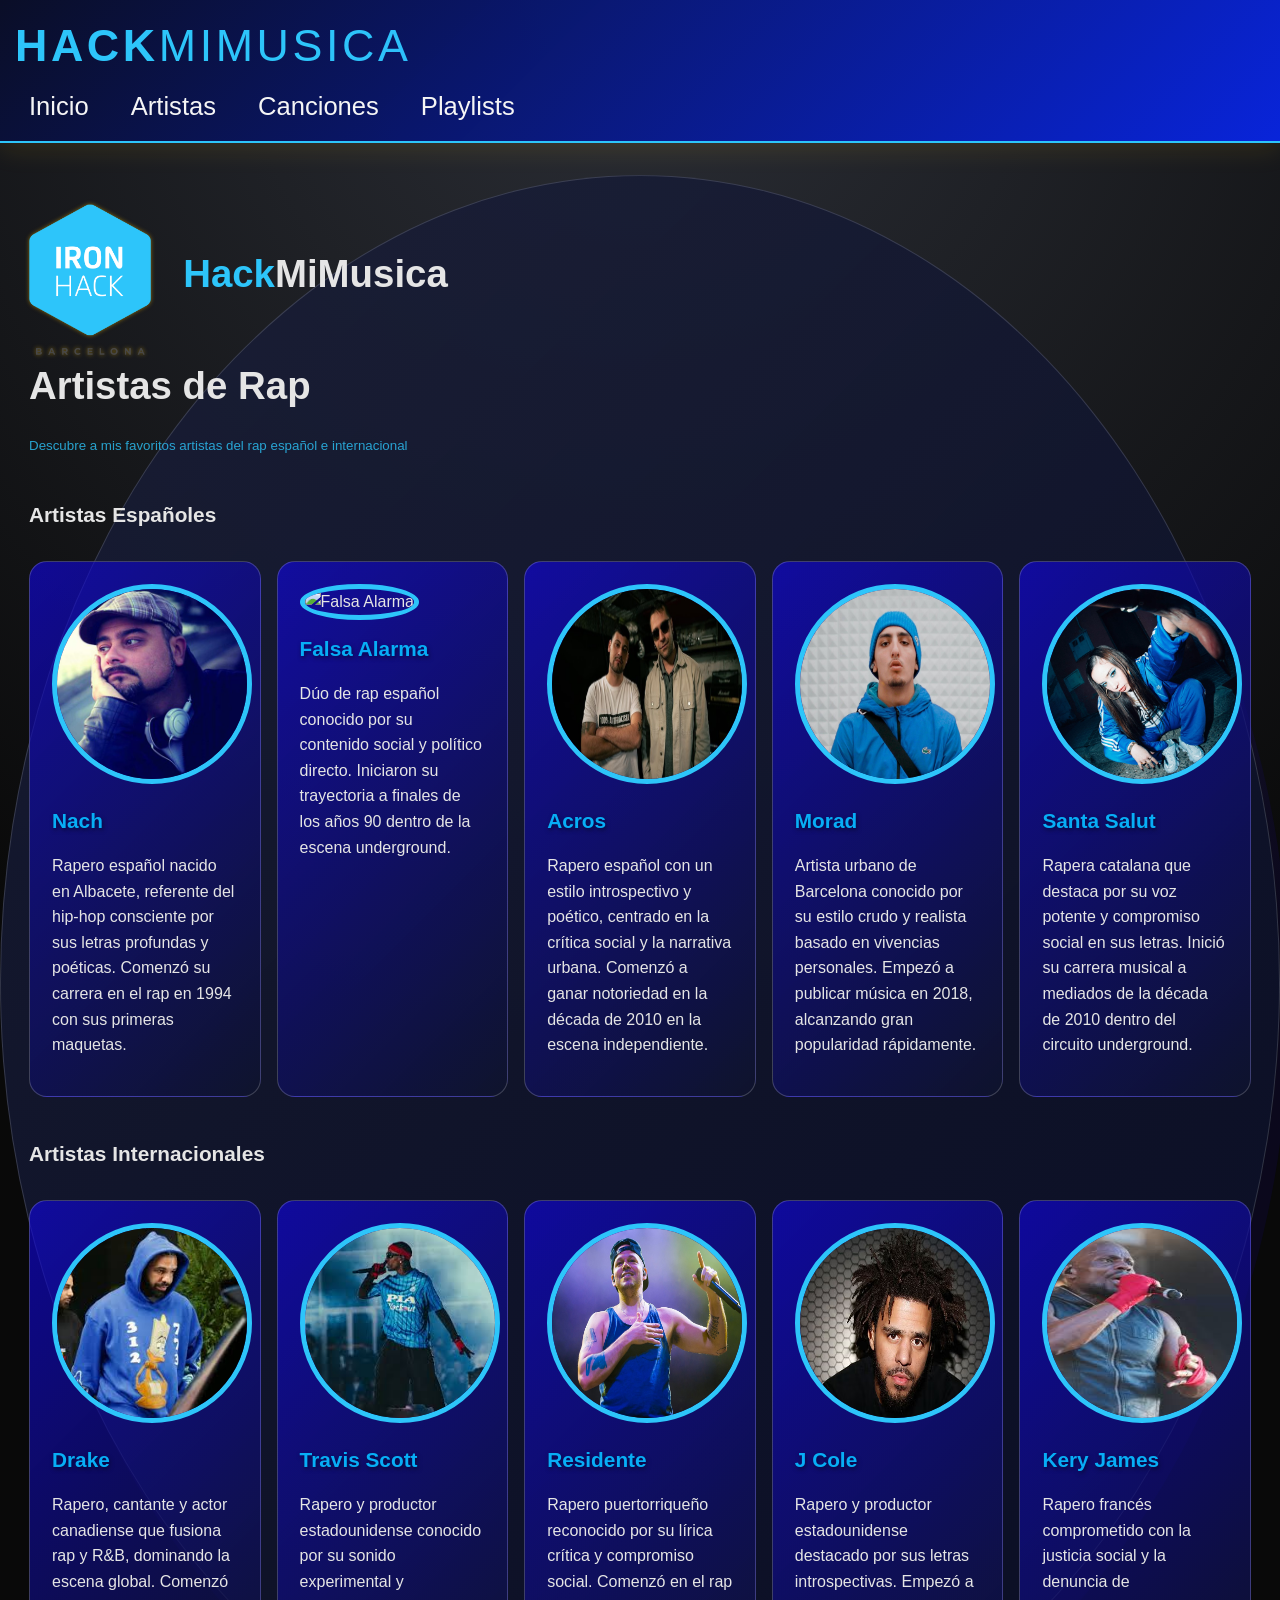
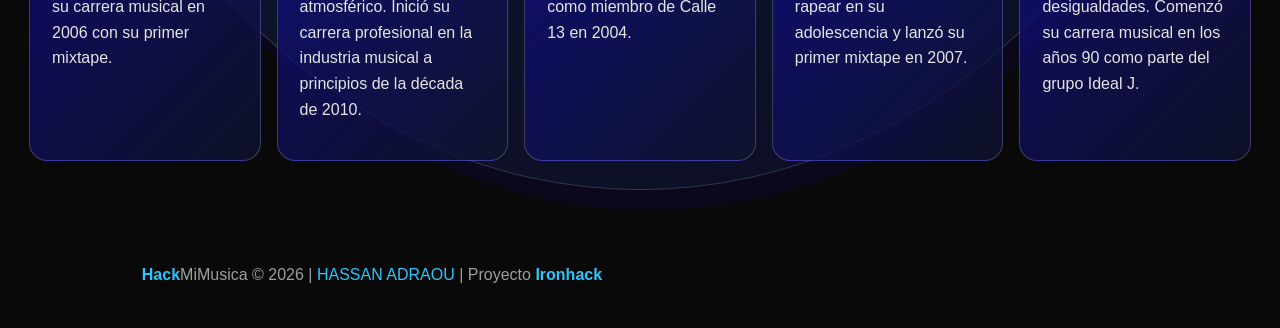
==== artistas.html @ 2caa5293 "rutasDeartistas" ====
<!DOCTYPE html>
<html lang="es">
<head>
    <meta charset="UTF-8">
    <meta name="viewport" content="width=device-width, initial-scale=1.0">
    <title>Artistas - MiMusica</title>
    <link rel="stylesheet" href="style.css">
</head>
<body>
     <header class="navbar">
        <div class="container nav-brand"><strong>Hack</strong>MiMusica</div>
        <nav>
            <a href="index.html">Inicio</a>
            <a href="artistas.html">Artistas</a>
            <a href="canciones.html">Canciones</a>
            <a href="playlists.html">Playlists</a>
        </nav>
    </header>

       

    <main class="container content-card">

        <div class="seccion-canciones">
            <div class="logo-mimusica">
                <img src="ironhack_logo.png"  alt="Logo MiMusica" class="logo">
                <h1 class="banner-logo"><strong>Hack</strong>MiMusica</h1>
            </div>
    <h1>Artistas de Rap</h1>

    <p><small>Descubre a mis favoritos artistas del rap español e internacional</small></p>

    <h2>Artistas Españoles</h2>
    <section class="cards-grid">
        <article class="artist-card">
            <img src="/artistas/nach.jpg" alt="Nach, a Spanish rapper, posing confidently in a casual studio environment" class="foto-artista">
            <h2 class="artist-name">Nach</h2>
            <p>Rapero español nacido en Albacete, referente del hip-hop consciente por sus letras profundas y poéticas. Comenzó su carrera en el rap en 1994 con sus primeras maquetas.</p>
        </article>
        <article class="artist-card">
            <img src="/artistasfalsalarma.jpg" alt="Falsa Alarma" class="foto-artista">
            <h2 class="artist-name">Falsa Alarma</h2>
            <p>Dúo de rap español conocido por su contenido social y político directo. Iniciaron su trayectoria a finales de los años 90 dentro de la escena underground.</p>
        </article>
        <article class="artist-card">
            <img src="./artistas/acros.jpg" alt="Acros" class="foto-artista">
            <h2 class="artist-name">Acros</h2>
            <p>Rapero español con un estilo introspectivo y poético, centrado en la crítica social y la narrativa urbana. Comenzó a ganar notoriedad en la década de 2010 en la escena independiente.</p>
        </article>
        <article class="artist-card">
            <img src="/artistas/morad.jpg" alt="Morad" class="foto-artista">
            <h2 class="artist-name">Morad</h2>
            <p>Artista urbano de Barcelona conocido por su estilo crudo y realista basado en vivencias personales. Empezó a publicar música en 2018, alcanzando gran popularidad rápidamente.</p>
        </article>
        <article class="artist-card">
            <img src="/artistas/salut.jpg" alt="Santa Salut" class="foto-artista">
            <h2 class="artist-name">Santa Salut</h2>
            <p>Rapera catalana que destaca por su voz potente y compromiso social en sus letras. Inició su carrera musical a mediados de la década de 2010 dentro del circuito underground.</p>
        </article>
    </section>

    <h2>Artistas Internacionales</h2>
    <section class="cards-grid">
        <article class="artist-card">
            <img src="./artistas/drake.jpg" alt="Drake" class="foto-artista">
            <h2 class="artist-name">Drake</h2>
            <p>Rapero, cantante y actor canadiense que fusiona rap y R&B, dominando la escena global. Comenzó su carrera musical en 2006 con su primer mixtape.</p>
        </article>
        <article class="artist-card">
            <img src="./artistas/travisScot.jpg" alt="Travis Scott" class="foto-artista">
            <h2 class="artist-name">Travis Scott</h2>
            <p>Rapero y productor estadounidense conocido por su sonido experimental y atmosférico. Inició su carrera profesional en la industria musical a principios de la década de 2010.</p>
        </article>
        <article class="artist-card">
            <img src="./artistas/residente.jpg" alt="Residente" class="foto-artista">
            <h2 class="artist-name">Residente</h2>
            <p>Rapero puertorriqueño reconocido por su lírica crítica y compromiso social. Comenzó en el rap como miembro de Calle 13 en 2004.</p>
        </article>
        <article class="artist-card">
            <img src="./artistas/Jcole.avif" alt="J Cole" class="foto-artista">
            <h2 class="artist-name">J Cole</h2>
            <p>Rapero y productor estadounidense destacado por sus letras introspectivas. Empezó a rapear en su adolescencia y lanzó su primer mixtape en 2007.</p>
        </article>
        <article class="artist-card">
            <img src="./artistas/keryJames.jpg" alt="Kery James" class="foto-artista">
            <h2 class="artist-name">Kery James</h2>
            <p>Rapero francés comprometido con la justicia social y la denuncia de desigualdades. Comenzó su carrera musical en los años 90 como parte del grupo Ideal J.</p>
        </article>
    </section>
</main>
    </main>

   <footer class="footer">
        <p><strong>Hack</strong>MiMusica &copy; 2026 | <a href="https://github.com/Adraouha" target="_blank" rel="noopener noreferrer">HASSAN ADRAOU</a> | Proyecto <strong class="ironhack-highlight">Ironhack</strong></p>
    </footer>
</body>
</html>
---- style.css ----
/* Estilos globales - MiMusica Ironhack Edition */
:root {
    color-scheme: light dark;
    color: #f5f5f5;
    background-color: #0a0e27;
    font-family: 'inter', 'Segoe UI', Tahoma, Geneva, Verdana, sans-serif;
    --ironhack-blue-light: #2dc5fa;
    --ironhack-blue: #3196ff;
    --ironhack-dark: #0a0e27;
    --ironhack-gray: #1a1f3a;
}

* {
    box-sizing: border-box;
}

body {
    margin: 0;
    background: radial-gradient(circle at top, rgba(45, 48, 55, 0.95), #090909 55%);
    color: #e5e5e5;
    line-height: 1.6;
}

a {
    color: var(--ironhack-blue-light);
    text-decoration: none;
    transition: color 0.2s ease;
}

a:hover {
    color: var(--ironhack-orange);
}

.container {
    /* width: min(1100px, calc(100% - 32px)); */
    margin: 0 auto;
}

.navbar {
    display: flexbox;
    justify-content:space-between;
    align-items:flex-end;
    gap: 10px;
    padding: 10px 15px;
    background: linear-gradient(135deg, var(--ironhack-dark) 0%, rgba(8, 37, 228, 0.95) 100%);
    border-bottom: 2px solid var(--ironhack-blue-light);
    position: sticky;
    top: 0;
    z-index: 8;
    box-shadow: 0 8px 24px rgba(255, 196, 0, 0.1);
}

.nav-brand {
    font-size: 2.8rem;
    font-weight: 500;
    letter-spacing: 0.08em;
    text-transform: uppercase;
    background: linear-gradient(135deg, var(--ironhack-blue-light) 25%, var(--ironhack-blue) 100%);
    -webkit-background-clip: text;
    -webkit-text-fill-color: transparent;
    background-clip: text;
}

nav {
    display: flex;
    flex-wrap: wrap;
    align-items:first baseline;
    gap: 14px;
    font: 1lh sans-serif;
}

nav a {
    padding: 10px 14px;
    border-radius: 999px;
    transition: transform 0.2s ease, background-color 0.2s ease, color 0.2s ease;
    color: #f5f5f5;
}

nav a:hover {
    background-color: rgba(88, 89, 163, 0.2);
    color: var(--ironhack-blue-light);
    transform: translateY(-2px);
}

strong {
    color: var(--ironhack-blue-light);
}

.logo-mimusica {
    display: flex;
    flex-direction: row;
    align-items: center;
    gap: 24px;
}
.logo {
    width: 10%;
    height: 10%;
    margin-right: 8px;
    filter: drop-shadow(0 0 2px rgba(255, 196, 0, 0.5));
}
.content-card {
    margin: 32px 0;
    padding: 28px;
    background: linear-gradient(135deg, rgba(26, 31, 58, 0.8) 0%, rgba(10, 14, 39, 0.9) 100%);
    border: 1px solid rgba(255, 255, 255, 0.15);
    border-radius: 100%;
    box-shadow:   10px 20px rgba(47, 0, 255, 0.08);
}


h1, h2, h3 {
    margin-top: 0;
}

h1 {
    font-size: clamp(2rem, 3vw, 3rem);
    margin-bottom: 12px;
    font-family: 'Segoe UI', Tahoma, Geneva, Verdana, sans-serif;
    color: #e5e5e5;
}

h2 {
    font-size: 1.3rem;
    margin-bottom: 8px;
    margin-top: 40px;
}

p {
    max-width: 80ch;
}

small {
    color: var(--ironhack-blue-light);
    opacity: 0.8;
}

.banner-img {
    width: 30%;
    border-radius: 15px;
    border: 2px solid var(--ironhack-blue-light);
    margin-bottom: 20px;
    lighting-color: #2dc5fa;
}

.banner-section {
    display: flex;
        flex-wrap: nowrap;
        align-items: center;
        gap: 24px;
        margin-top: 40px;
        font-family: 'Segoe UI', Tahoma, Geneva, Verdana, sans-serif;
        color: #2dc5fa;
        text-decoration:3px underline #3196ff;
        text-align: center;
      }



.info-grid, .cards-grid {
    display: grid;
    gap: 16px;
    margin-top: 30px;
}

.info-grid {
    grid-template-columns: repeat(auto-fit, minmax(240px, 1fr));
}

.cards-grid {
    grid-template-columns: repeat(auto-fit, minmax(220px, 1fr));
}

.card, .artist-card, .playlist-card {
    background: linear-gradient(135deg, rgba(16, 4, 235, 0.6) 0%, rgba(15, 20, 45, 0.8) 100%);
    border: 1.5px solid rgba(251, 251, 251, 0.2);
    border-radius: 18px;
    padding: 22px;
    transition: transform 0.25s ease, border-color 0.25s ease, box-shadow 0.25s ease, background 0.25s ease;
}

.card:hover, .artist-card:hover, .playlist-card:hover, .foto-artista:hover {
    transform: translateY(-6px);
    border-color: hsl(53, 94%, 50%);
    background: linear-gradient(135deg, rgba(0, 8, 255, 0.08) 25%, rgba(34, 26, 255, 0.08) 100%);
    box-shadow: 0 26px 70px rgba(30, 10, 255, 10);
    color:hsl(53, 94%, 50%);
}

.link-list {
    list-style: none;
    margin: 0;
    padding: 0;
    display: grid;
    gap: 14px;
}

.link-list li {
    background: rgba(26, 31, 58, 0.4);
    border: 1px solid rgba(255, 196, 0, 0.15);
    border-radius: 16px;
    padding: 16px 18px;
    transition: background 0.2s ease, border-color 0.2s ease;
}

.link-list li:hover {
    background: rgba(255, 196, 0, 0.05);
    border-color: var(--ironhack-blue-light);
}

.link-list li a {
    color: var(--ironhack-blue-light);
    font-weight: 600;
}

.footer {
    text-align: center;
    padding: 24px 16px;
    color: #9e9e9e;
}

.ironhack-highlight {
    color: var(--ironhack-blue-light);
}

.canciones-section {
    display: flex;
    flex-direction: row;
    align-items: center;
    gap: 24px;
}
.rap-español, .rap-internacional {
    width: 100%;
    max-width: 800px;
    background: linear-gradient(135deg, rgba(26, 31, 58, 0.4) 0%, rgba(10, 14, 39, 0.6) 100%);
    border: 1px solid rgba(255, 255, 255, 0.15);
    border-radius: 18px;
    padding: 24px;
    gap: 16px;
    margin-bottom: 10px;
}

.rap-title {
    color: #fefbfb;
    text-shadow: 1px 2px 4px rgba(1, 0, 0, 0.5);
}

@media (max-width: 720px) {
    .navbar {
        flex-direction: column;
        align-items: flex-start;
    }

    nav {
        width: 100%;
    }

    .content-card {
        padding: 20px;
    }
}

.foto-artista {
    width: 200px;
    height: 200px;
    border-radius: 100%;
    border: 5px solid #2dc5fa;
    transition: transform 0.25s ease, border-color 0.25s ease, box-shadow 0.25s ease;
}
.artist-name {
    margin-top: 12px;
    color: #07aef6;
    text-shadow: 1px 2px 4px rgba(0, 0, 0, 0.5);

}
.artist-name:hover {
    color: hsl(53, 100%, 60%);
    text-shadow: 2px 4px 8px rgba(49, 150, 255, 0.5);
}
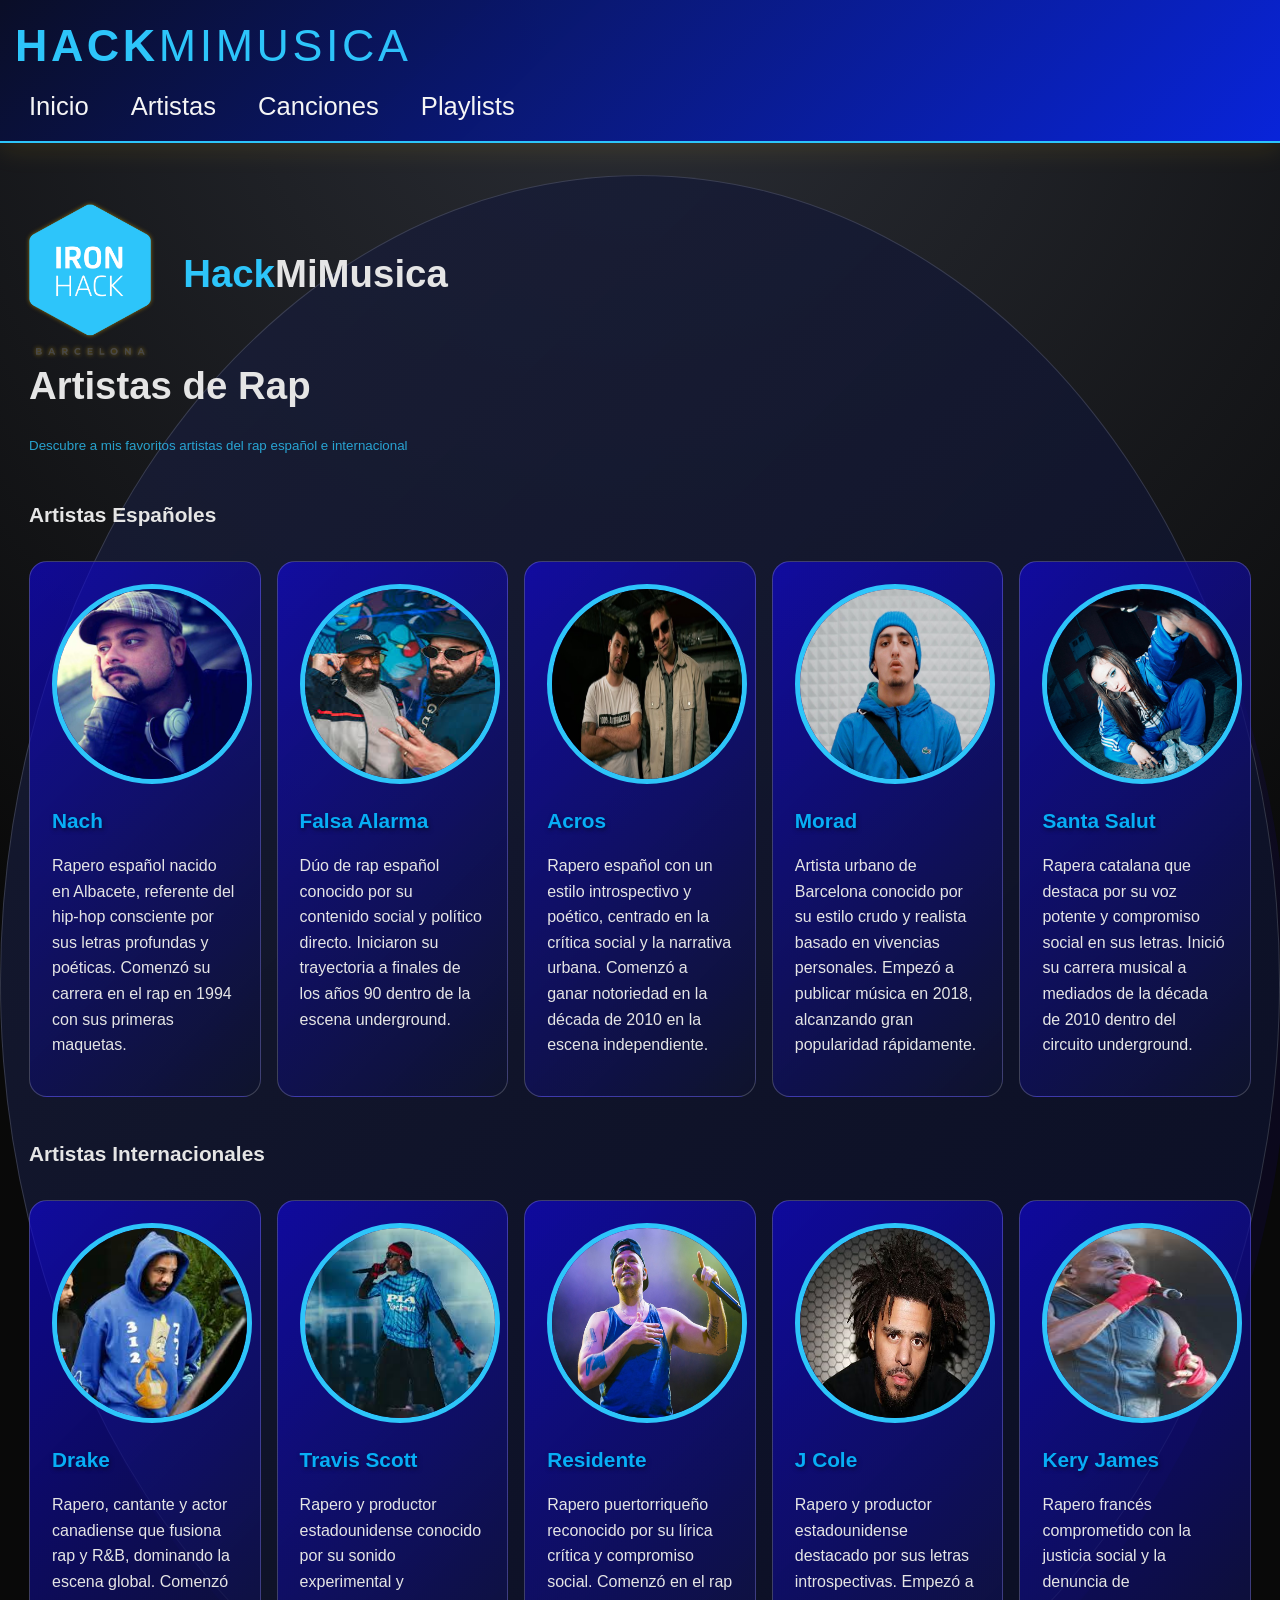
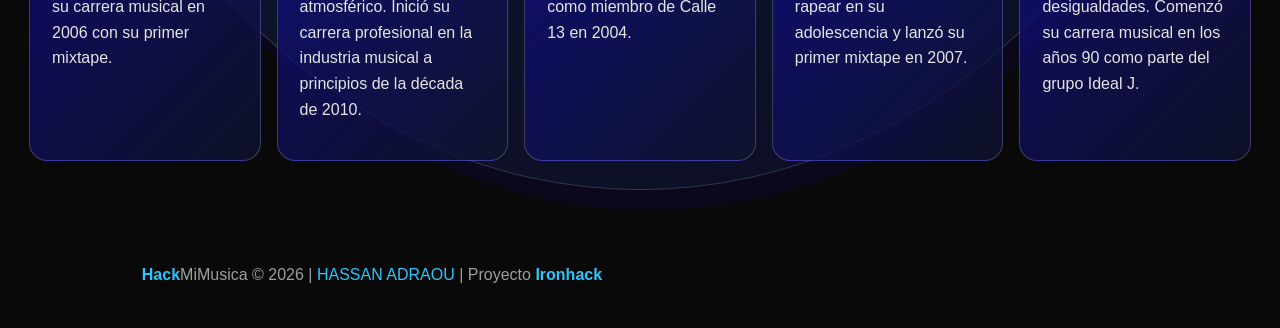
==== commit 9cba7d5f: "COMMIT_NOCHE" ====
--- a/artistas.html
+++ b/artistas.html
@@ -38,12 +38,12 @@
             <p>Rapero español nacido en Albacete, referente del hip-hop consciente por sus letras profundas y poéticas. Comenzó su carrera en el rap en 1994 con sus primeras maquetas.</p>
         </article>
         <article class="artist-card">
-            <img src="/artistasfalsalarma.jpg" alt="Falsa Alarma" class="foto-artista">
+            <img src="/artistas/falsalarma.jpg" alt="Falsa Alarma" class="foto-artista">
             <h2 class="artist-name">Falsa Alarma</h2>
             <p>Dúo de rap español conocido por su contenido social y político directo. Iniciaron su trayectoria a finales de los años 90 dentro de la escena underground.</p>
         </article>
         <article class="artist-card">
-            <img src="./artistas/acros.jpg" alt="Acros" class="foto-artista">
+            <img src="/artistas/acros.jpg" alt="Acros" class="foto-artista">
             <h2 class="artist-name">Acros</h2>
             <p>Rapero español con un estilo introspectivo y poético, centrado en la crítica social y la narrativa urbana. Comenzó a ganar notoriedad en la década de 2010 en la escena independiente.</p>
         </article>
@@ -62,27 +62,27 @@
     <h2>Artistas Internacionales</h2>
     <section class="cards-grid">
         <article class="artist-card">
-            <img src="./artistas/drake.jpg" alt="Drake" class="foto-artista">
+            <img src="/artistas/drake.jpg" alt="Drake" class="foto-artista">
             <h2 class="artist-name">Drake</h2>
             <p>Rapero, cantante y actor canadiense que fusiona rap y R&B, dominando la escena global. Comenzó su carrera musical en 2006 con su primer mixtape.</p>
         </article>
         <article class="artist-card">
-            <img src="./artistas/travisScot.jpg" alt="Travis Scott" class="foto-artista">
+            <img src="/artistas/travisScot.jpg" alt="Travis Scott" class="foto-artista">
             <h2 class="artist-name">Travis Scott</h2>
             <p>Rapero y productor estadounidense conocido por su sonido experimental y atmosférico. Inició su carrera profesional en la industria musical a principios de la década de 2010.</p>
         </article>
         <article class="artist-card">
-            <img src="./artistas/residente.jpg" alt="Residente" class="foto-artista">
+            <img src="/artistas/residente.jpg" alt="Residente" class="foto-artista">
             <h2 class="artist-name">Residente</h2>
             <p>Rapero puertorriqueño reconocido por su lírica crítica y compromiso social. Comenzó en el rap como miembro de Calle 13 en 2004.</p>
         </article>
         <article class="artist-card">
-            <img src="./artistas/Jcole.avif" alt="J Cole" class="foto-artista">
+            <img src="/artistas/Jcole.avif" alt="J Cole" class="foto-artista">
             <h2 class="artist-name">J Cole</h2>
             <p>Rapero y productor estadounidense destacado por sus letras introspectivas. Empezó a rapear en su adolescencia y lanzó su primer mixtape en 2007.</p>
         </article>
         <article class="artist-card">
-            <img src="./artistas/keryJames.jpg" alt="Kery James" class="foto-artista">
+            <img src="/artistas/keryJames.jpg" alt="Kery James" class="foto-artista">
             <h2 class="artist-name">Kery James</h2>
             <p>Rapero francés comprometido con la justicia social y la denuncia de desigualdades. Comenzó su carrera musical en los años 90 como parte del grupo Ideal J.</p>
         </article>
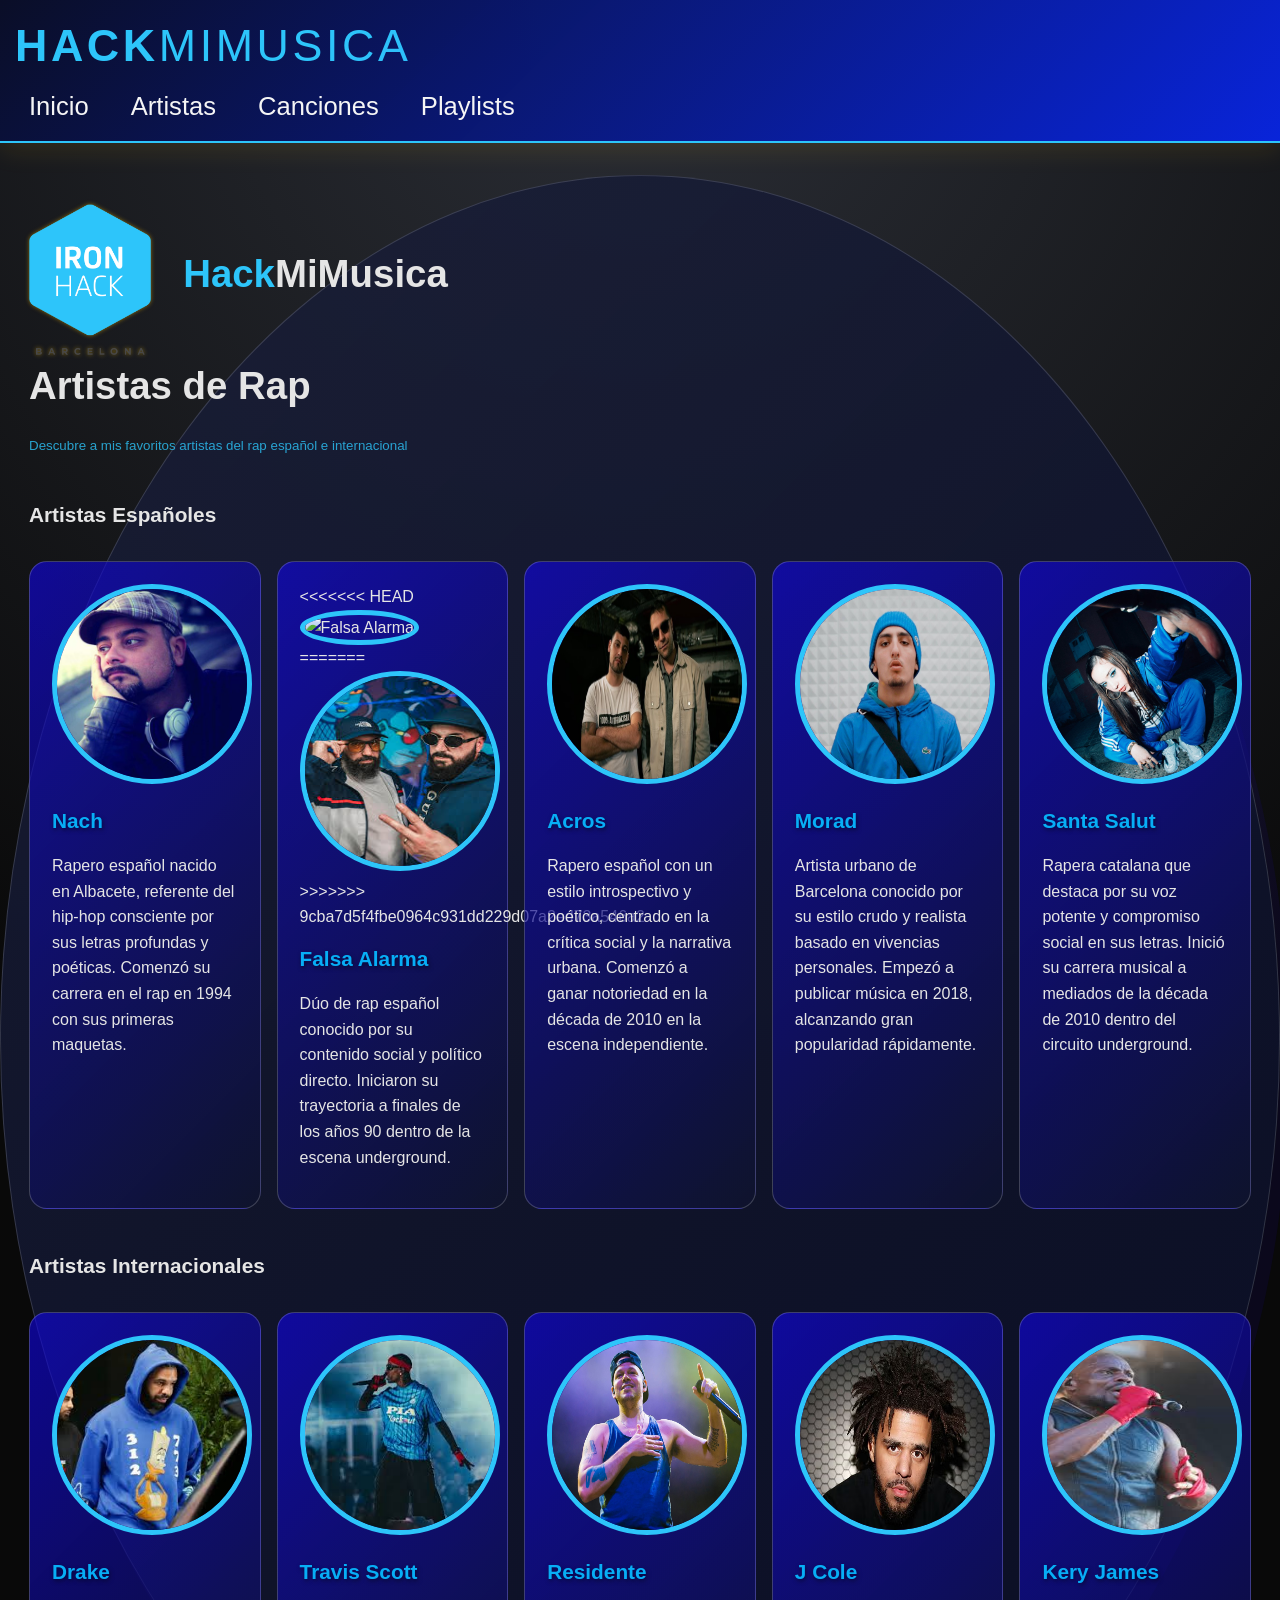
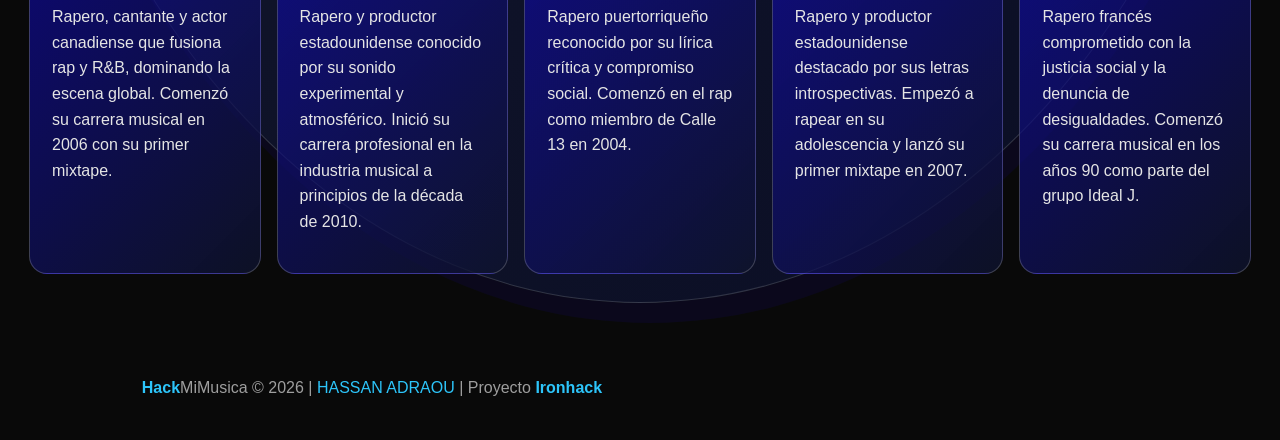
==== commit 2149e2b7: "artistas rutas" ====
--- a/artistas.html
+++ b/artistas.html
@@ -33,27 +33,31 @@
     <h2>Artistas Españoles</h2>
     <section class="cards-grid">
         <article class="artist-card">
-            <img src="/artistas/nach.jpg" alt="Nach, a Spanish rapper, posing confidently in a casual studio environment" class="foto-artista">
+            <img src="artistas/nach.jpg" alt="Nach, a Spanish rapper, posing confidently in a casual studio environment" class="foto-artista">
             <h2 class="artist-name">Nach</h2>
             <p>Rapero español nacido en Albacete, referente del hip-hop consciente por sus letras profundas y poéticas. Comenzó su carrera en el rap en 1994 con sus primeras maquetas.</p>
         </article>
         <article class="artist-card">
-            <img src="/artistas/falsalarma.jpg" alt="Falsa Alarma" class="foto-artista">
+<<<<<<< HEAD
+            <img src="artistasfalsalarma.jpg" alt="Falsa Alarma" class="foto-artista">
+=======
+            <img src="artistas/falsalarma.jpg" alt="Falsa Alarma" class="foto-artista">
+>>>>>>> 9cba7d5f4fbe0964c931dd229d07a2ed73a546a2
             <h2 class="artist-name">Falsa Alarma</h2>
             <p>Dúo de rap español conocido por su contenido social y político directo. Iniciaron su trayectoria a finales de los años 90 dentro de la escena underground.</p>
         </article>
         <article class="artist-card">
-            <img src="/artistas/acros.jpg" alt="Acros" class="foto-artista">
+            <img src="artistas/acros.jpg" alt="Acros" class="foto-artista">
             <h2 class="artist-name">Acros</h2>
             <p>Rapero español con un estilo introspectivo y poético, centrado en la crítica social y la narrativa urbana. Comenzó a ganar notoriedad en la década de 2010 en la escena independiente.</p>
         </article>
         <article class="artist-card">
-            <img src="/artistas/morad.jpg" alt="Morad" class="foto-artista">
+            <img src="artistas/morad.jpg" alt="Morad" class="foto-artista">
             <h2 class="artist-name">Morad</h2>
             <p>Artista urbano de Barcelona conocido por su estilo crudo y realista basado en vivencias personales. Empezó a publicar música en 2018, alcanzando gran popularidad rápidamente.</p>
         </article>
         <article class="artist-card">
-            <img src="/artistas/salut.jpg" alt="Santa Salut" class="foto-artista">
+            <img src="artistas/salut.jpg" alt="Santa Salut" class="foto-artista">
             <h2 class="artist-name">Santa Salut</h2>
             <p>Rapera catalana que destaca por su voz potente y compromiso social en sus letras. Inició su carrera musical a mediados de la década de 2010 dentro del circuito underground.</p>
         </article>
@@ -62,27 +66,27 @@
     <h2>Artistas Internacionales</h2>
     <section class="cards-grid">
         <article class="artist-card">
-            <img src="/artistas/drake.jpg" alt="Drake" class="foto-artista">
+            <img src="artistas/drake.jpg" alt="Drake" class="foto-artista">
             <h2 class="artist-name">Drake</h2>
             <p>Rapero, cantante y actor canadiense que fusiona rap y R&B, dominando la escena global. Comenzó su carrera musical en 2006 con su primer mixtape.</p>
         </article>
         <article class="artist-card">
-            <img src="/artistas/travisScot.jpg" alt="Travis Scott" class="foto-artista">
+            <img src="artistas/travisScot.jpg" alt="Travis Scott" class="foto-artista">
             <h2 class="artist-name">Travis Scott</h2>
             <p>Rapero y productor estadounidense conocido por su sonido experimental y atmosférico. Inició su carrera profesional en la industria musical a principios de la década de 2010.</p>
         </article>
         <article class="artist-card">
-            <img src="/artistas/residente.jpg" alt="Residente" class="foto-artista">
+            <img src="artistas/residente.jpg" alt="Residente" class="foto-artista">
             <h2 class="artist-name">Residente</h2>
             <p>Rapero puertorriqueño reconocido por su lírica crítica y compromiso social. Comenzó en el rap como miembro de Calle 13 en 2004.</p>
         </article>
         <article class="artist-card">
-            <img src="/artistas/Jcole.avif" alt="J Cole" class="foto-artista">
+            <img src="artistas/Jcole.avif" alt="J Cole" class="foto-artista">
             <h2 class="artist-name">J Cole</h2>
             <p>Rapero y productor estadounidense destacado por sus letras introspectivas. Empezó a rapear en su adolescencia y lanzó su primer mixtape en 2007.</p>
         </article>
         <article class="artist-card">
-            <img src="/artistas/keryJames.jpg" alt="Kery James" class="foto-artista">
+            <img src="artistas/keryJames.jpg" alt="Kery James" class="foto-artista">
             <h2 class="artist-name">Kery James</h2>
             <p>Rapero francés comprometido con la justicia social y la denuncia de desigualdades. Comenzó su carrera musical en los años 90 como parte del grupo Ideal J.</p>
         </article>
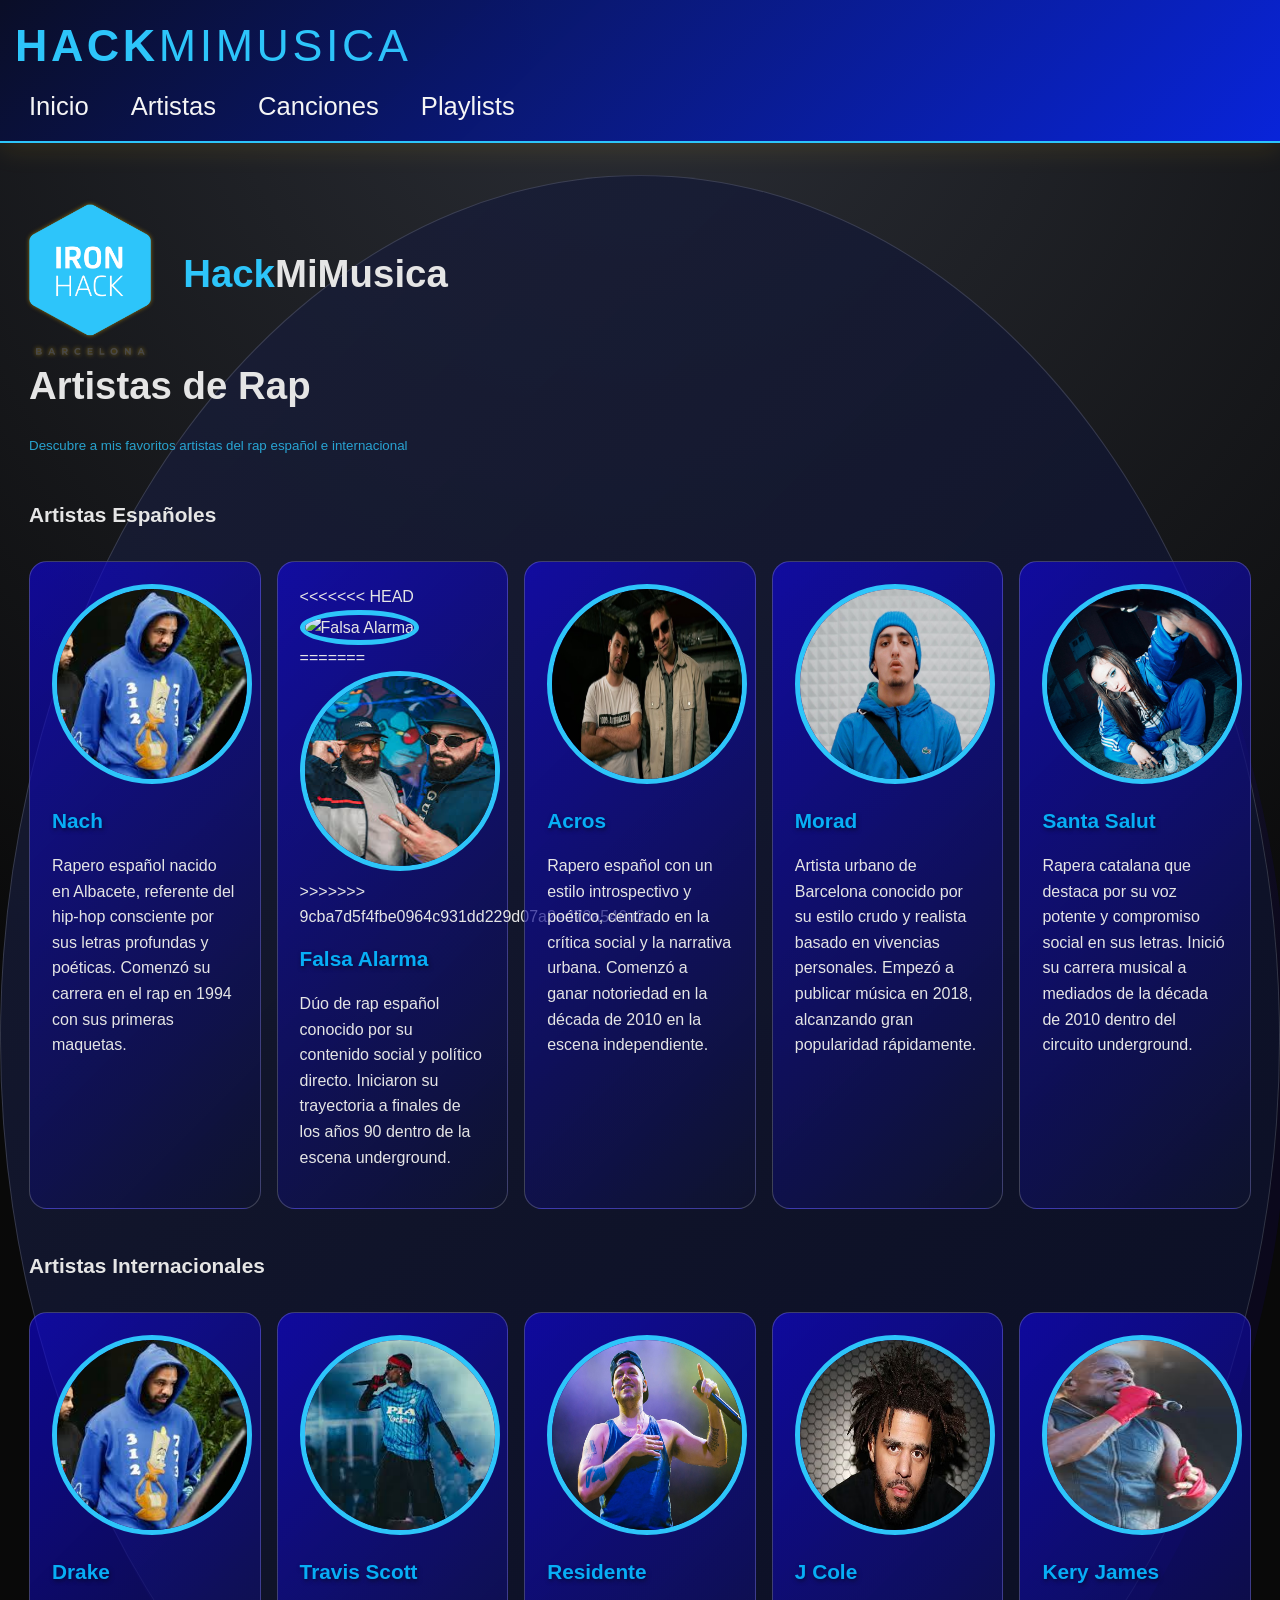
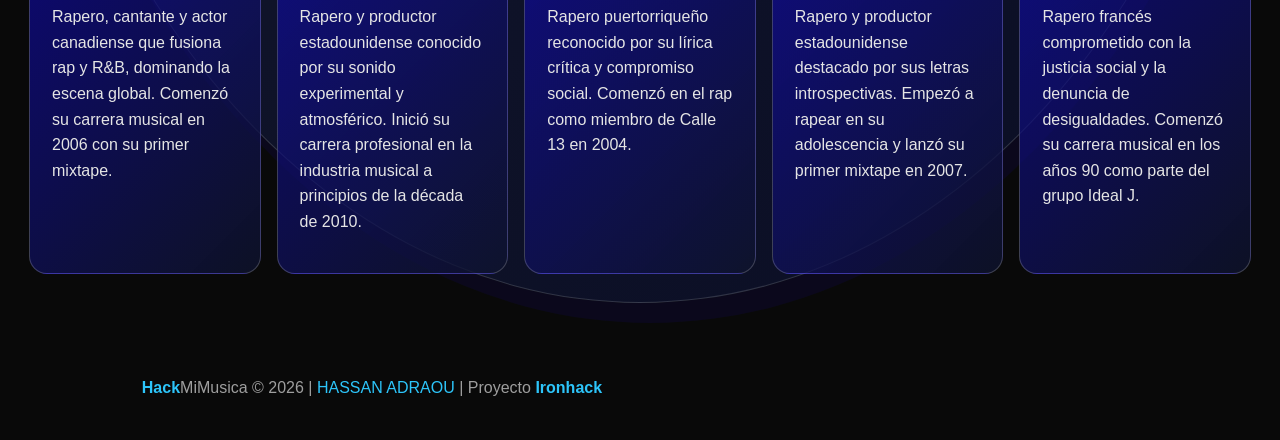
==== commit 9f9f77cc: "ok" ====
--- a/artistas.html
+++ b/artistas.html
@@ -33,7 +33,7 @@
     <h2>Artistas Españoles</h2>
     <section class="cards-grid">
         <article class="artist-card">
-            <img src="artistas/nach.jpg" alt="Nach, a Spanish rapper, posing confidently in a casual studio environment" class="foto-artista">
+            <img src="artistas/drake.jpg" alt="Nach, a Spanish rapper, posing confidently in a casual studio environment" class="foto-artista">
             <h2 class="artist-name">Nach</h2>
             <p>Rapero español nacido en Albacete, referente del hip-hop consciente por sus letras profundas y poéticas. Comenzó su carrera en el rap en 1994 con sus primeras maquetas.</p>
         </article>
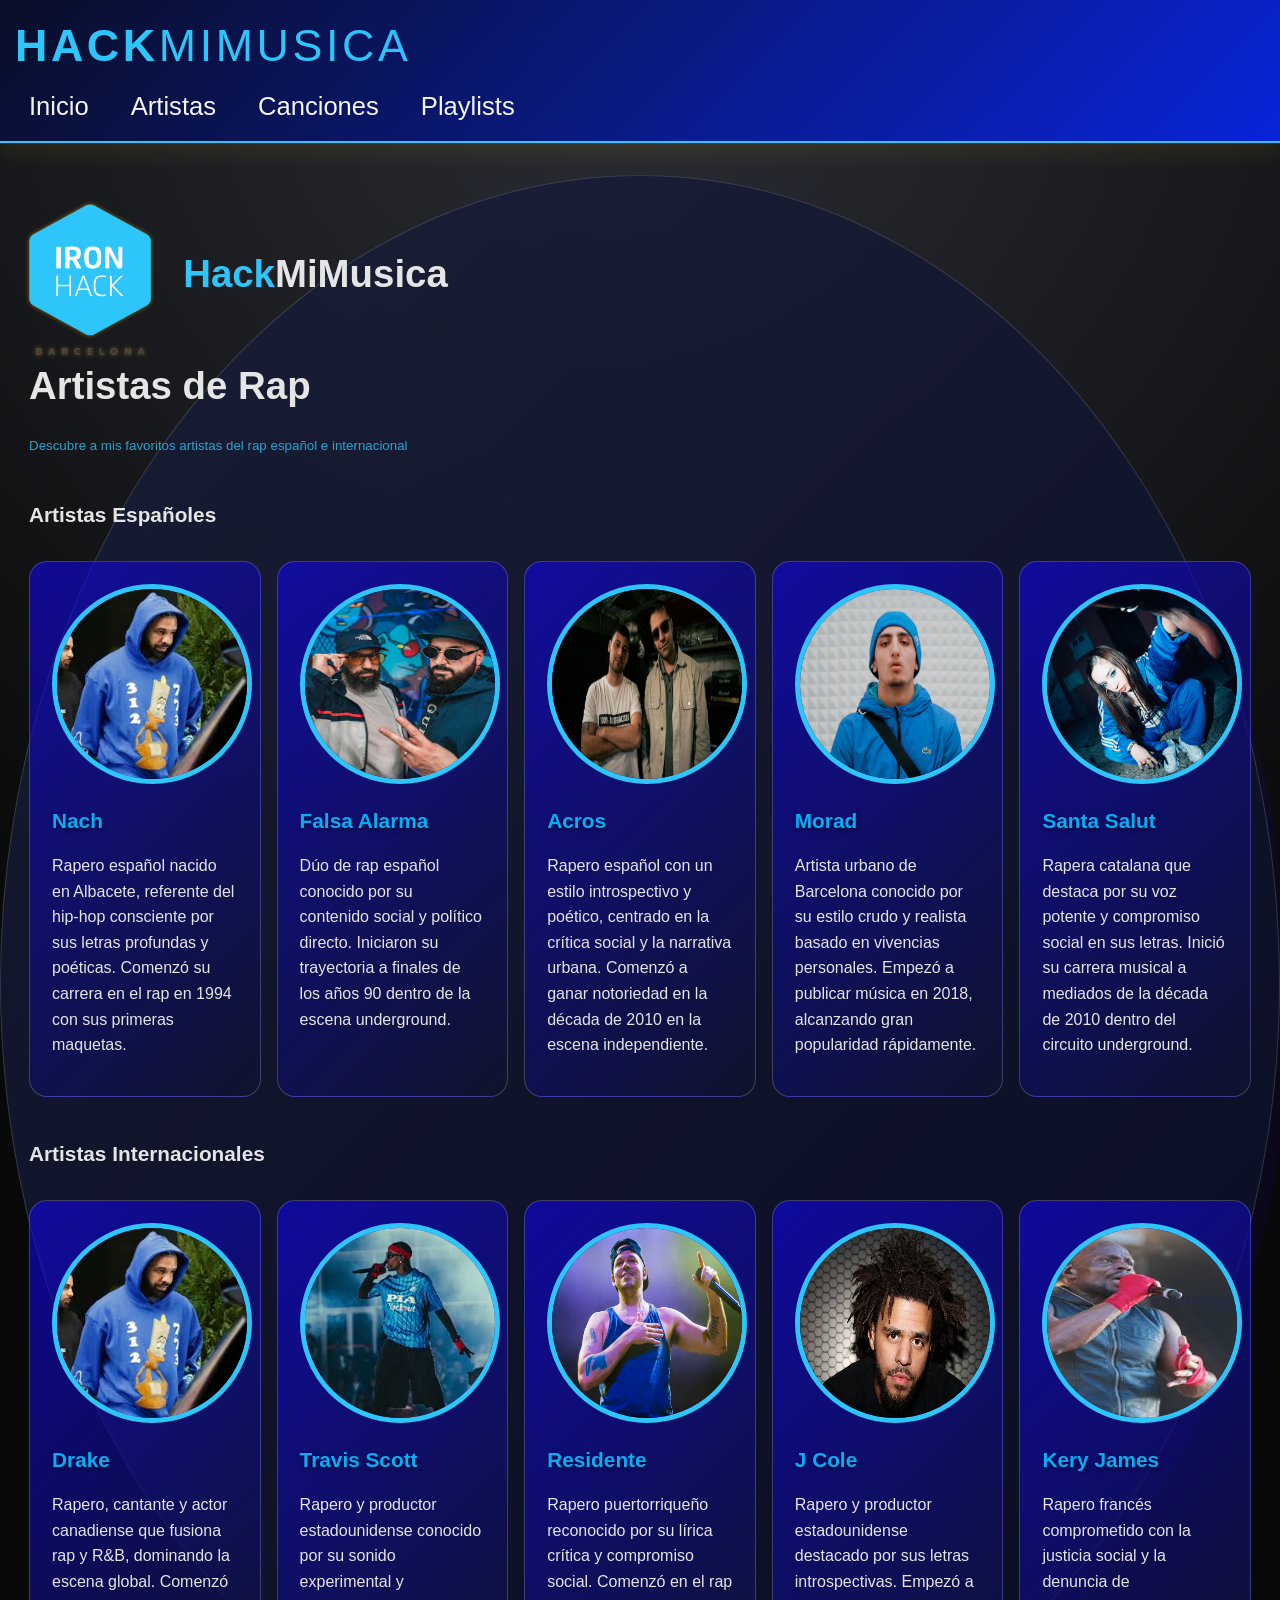
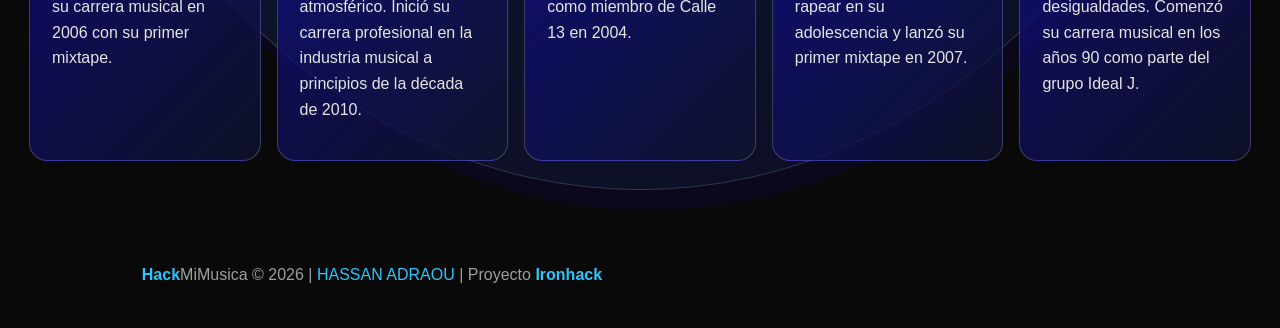
==== commit f18004f8: "ok1" ====
--- a/artistas.html
+++ b/artistas.html
@@ -38,11 +38,7 @@
             <p>Rapero español nacido en Albacete, referente del hip-hop consciente por sus letras profundas y poéticas. Comenzó su carrera en el rap en 1994 con sus primeras maquetas.</p>
         </article>
         <article class="artist-card">
-<<<<<<< HEAD
-            <img src="artistasfalsalarma.jpg" alt="Falsa Alarma" class="foto-artista">
-=======
             <img src="artistas/falsalarma.jpg" alt="Falsa Alarma" class="foto-artista">
->>>>>>> 9cba7d5f4fbe0964c931dd229d07a2ed73a546a2
             <h2 class="artist-name">Falsa Alarma</h2>
             <p>Dúo de rap español conocido por su contenido social y político directo. Iniciaron su trayectoria a finales de los años 90 dentro de la escena underground.</p>
         </article>
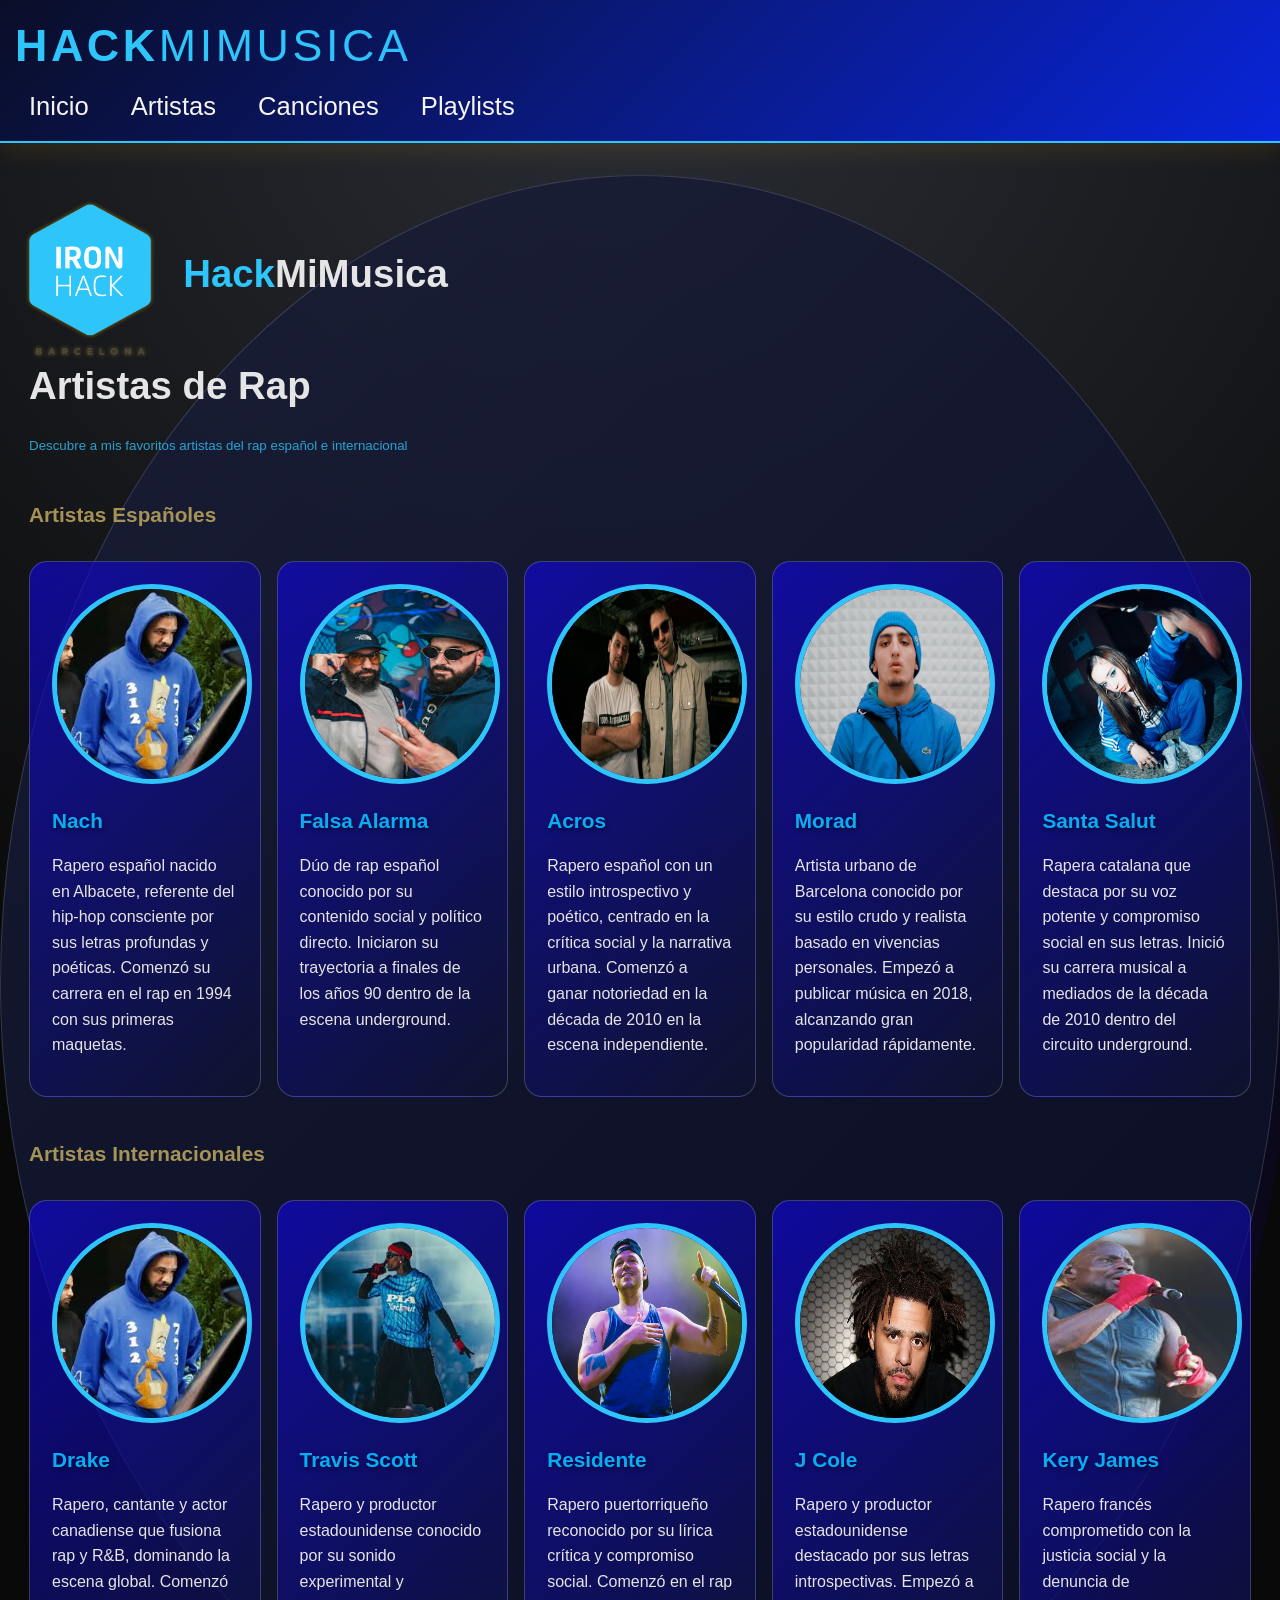
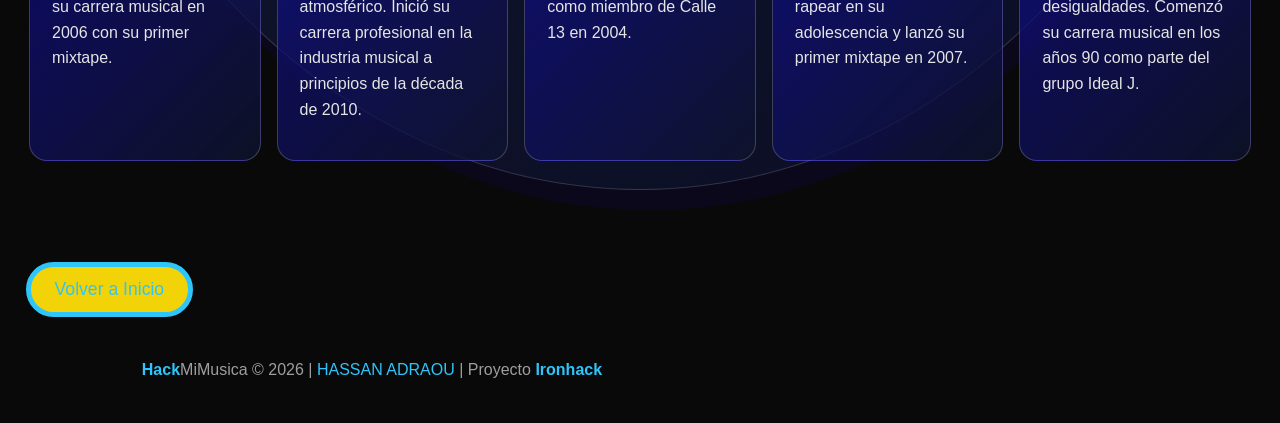
==== commit b1d740c7: "version-21-04-2026" ====
--- a/artistas.html
+++ b/artistas.html
@@ -89,6 +89,7 @@
     </section>
 </main>
     </main>
+   <button class="volver-inicio"><a href="index.html">Volver a Inicio</a></button>
 
    <footer class="footer">
         <p><strong>Hack</strong>MiMusica &copy; 2026 | <a href="https://github.com/Adraouha" target="_blank" rel="noopener noreferrer">HASSAN ADRAOU</a> | Proyecto <strong class="ironhack-highlight">Ironhack</strong></p>
--- a/style.css
+++ b/style.css
@@ -123,6 +123,7 @@
     font-size: 1.3rem;
     margin-bottom: 8px;
     margin-top: 40px;
+    color: #b19c59ee;
 }
 
 p {
@@ -211,6 +212,42 @@
     color: var(--ironhack-blue-light);
     font-weight: 600;
 }
+.top-list {
+    list-style:inside url('data:image/svg+xml;utf8,<svg xmlns="http://www.w3.org/2000/svg" width="16" height="16" viewBox="0 0 24 24"><circle cx="12" cy="12" r="6" fill="%232dc5fa"/></svg>') ;
+    margin: 5px 2px;
+    padding: 0;
+    display: grid;
+    gap: 12px;
+}
+
+.top-artist {
+    background: 
+        linear-gradient(rgba(26, 31, 58, 0.4), rgba(26, 31, 58, 0.4)),
+        url("/banner-hassan.jpg");
+    background-size: cover;
+    background-position: center;
+    background-repeat: no-repeat;
+
+    border: 1px solid rgba(255, 196, 0, 0.15);
+    border-radius: 16px;
+    padding: 16px 18px;
+    transition: background 0.2s ease, border-color 0.2s ease;
+}
+
+.top-artist:hover, h2.top-artist:hover {
+    background: 
+        linear-gradient(rgba(54, 58, 26, 0.4), rgba(26, 31, 58, 0.4)),
+        url("/banner-hassan.jpg");
+    background-size: cover;
+    background-position: center;
+    background-repeat: no-repeat;
+
+    border: 1px solid #ffc400ee;
+    border-radius: 16px;
+    padding: 16px 18px;
+    transition: background 0.2s ease, border-color 0.2s ease;
+    color: #ff3c00ee;
+}
 
 .footer {
     text-align: center;
@@ -231,7 +268,9 @@
 .rap-español, .rap-internacional {
     width: 100%;
     max-width: 800px;
-    background: linear-gradient(135deg, rgba(26, 31, 58, 0.4) 0%, rgba(10, 14, 39, 0.6) 100%);
+    background: linear-gradient(135deg, rgba(26, 31, 58, 0.4) 0%, rgba(10, 14, 39, 0.6) 100%), url('data:image/svg+xml;utf8,<svg xmlns="http://www.w3.org/2000/svg" viewBox="0 0 1200 400"><defs><pattern id="pattern" x="0" y="0" width="200" height="200" patternUnits="userSpaceOnUse"><circle cx="50" cy="50" r="40" fill="%232dc5fa" opacity="0.1"/><circle cx="150" cy="150" r="40" fill="%23ffc400" opacity="0.1"/></pattern></defs><rect fill="none" width="1200" height="400"/><rect fill="url(%23pattern)" width="1200" height="400"/></svg>');
+    background-size: cover, 200px 200px;
+    background-position: center, 0 0;
     border: 1px solid rgba(255, 255, 255, 0.15);
     border-radius: 18px;
     padding: 24px;
@@ -276,3 +315,16 @@
     color: hsl(53, 100%, 60%);
     text-shadow: 2px 4px 8px rgba(49, 150, 255, 0.5);
 }
+
+.volver-inicio {
+    margin-top: 40px;
+    text-align: center;
+    font-size: 1.1rem;
+    border: 5px solid var(--ironhack-blue-light);
+    background-color: hsl(52, 94%, 49%);
+    color: #000;
+    padding: 12px 24px;
+    border-radius: 999px;
+    transition: background-color 0.2s ease, color 0.2s ease, border-color 0.2s ease;
+    margin-left: 2%;
+}
